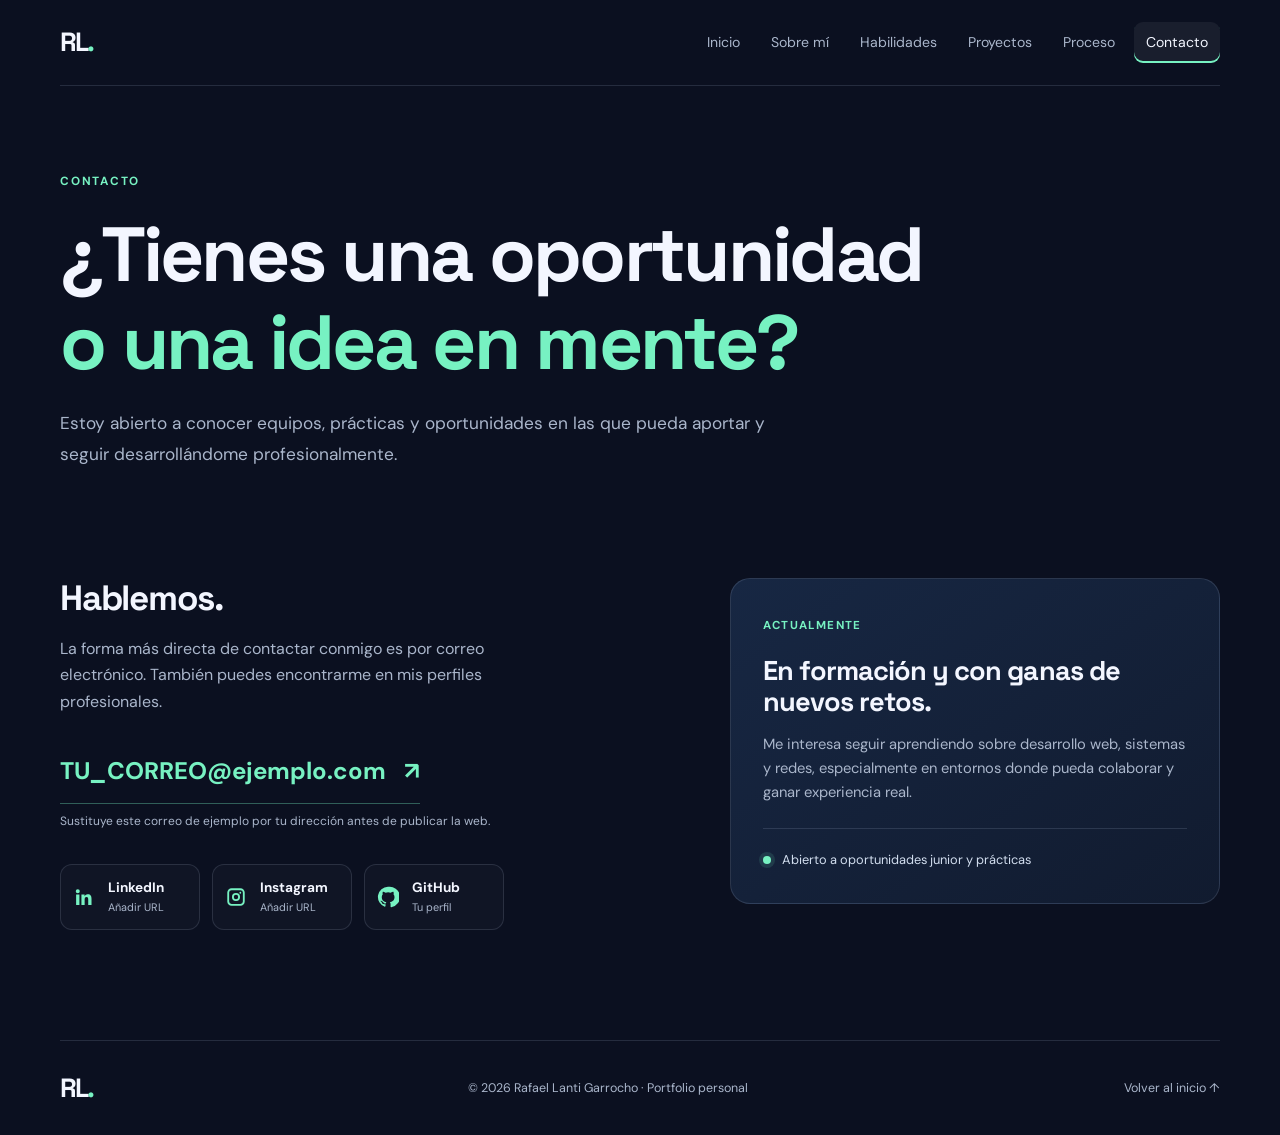
==== contacto.html @ dd3c606f "Add files via upload" ====
<!DOCTYPE html>
<html lang="es">
<head><meta charset="UTF-8"><meta name="viewport" content="width=device-width, initial-scale=1.0"><meta name="description" content="Contacta con Rafael Lanti Garrocho para oportunidades profesionales y colaboraciones."><title>Contacto | Rafael Lanti Garrocho</title><link rel="stylesheet" href="css/styles.css"></head>
<body>
<header class="site-header"><a class="logo" href="index.html">RL<span>.</span></a><nav class="nav" aria-label="Navegación principal"><a href="index.html">Inicio</a><a href="sobre-mi.html">Sobre mí</a><a href="habilidades.html">Habilidades</a><a href="proyectos.html">Proyectos</a><a href="proceso.html">Proceso</a><a class="active" href="contacto.html">Contacto</a></nav></header>
<main>
<section class="page-hero container"><p class="eyebrow">Contacto</p><h1>¿Tienes una oportunidad<br><span>o una idea en mente?</span></h1><p class="lead">Estoy abierto a conocer equipos, prácticas y oportunidades en las que pueda aportar y seguir desarrollándome profesionalmente.</p></section>
<section class="section container contact-layout">
  <div class="contact-copy"><h2>Hablemos.</h2><p>La forma más directa de contactar conmigo es por correo electrónico. También puedes encontrarme en mis perfiles profesionales.</p>
    <a class="contact-email" href="mailto:TU_CORREO@ejemplo.com">TU_CORREO@ejemplo.com <span>↗</span></a>
    <p class="small-note">Sustituye este correo de ejemplo por tu dirección antes de publicar la web.</p>
    <div class="social-links">
      <!-- Sustituye los enlaces # por las URL reales de tus perfiles. -->
      <a class="social-link" href="#" target="_blank" rel="noopener noreferrer" aria-label="LinkedIn (añadir enlace real)"><svg viewBox="0 0 24 24" aria-hidden="true"><path d="M5.2 3.5a2.2 2.2 0 1 0 0 4.4 2.2 2.2 0 0 0 0-4.4ZM3.4 9.4H7v11.2H3.4V9.4Zm5.8 0h3.4v1.5h.1a3.7 3.7 0 0 1 3.3-1.8c3.5 0 4.2 2.3 4.2 5.2v6.3h-3.6V15c0-1.3 0-3-1.8-3s-2.1 1.4-2.1 2.9v5.7H9.2V9.4Z"/></svg><span>LinkedIn</span><small>Añadir URL</small></a>
      <a class="social-link" href="#" target="_blank" rel="noopener noreferrer" aria-label="Instagram (añadir enlace real)"><svg viewBox="0 0 24 24" aria-hidden="true"><path d="M7.2 2.5h9.6a4.7 4.7 0 0 1 4.7 4.7v9.6a4.7 4.7 0 0 1-4.7 4.7H7.2a4.7 4.7 0 0 1-4.7-4.7V7.2a4.7 4.7 0 0 1 4.7-4.7Zm0 2A2.7 2.7 0 0 0 4.5 7.2v9.6a2.7 2.7 0 0 0 2.7 2.7h9.6a2.7 2.7 0 0 0 2.7-2.7V7.2a2.7 2.7 0 0 0-2.7-2.7H7.2Zm4.8 3.1a4.4 4.4 0 1 1 0 8.8 4.4 4.4 0 0 1 0-8.8Zm0 2a2.4 2.4 0 1 0 0 4.8 2.4 2.4 0 0 0 0-4.8Zm4.7-3.2a1 1 0 1 1 0 2 1 1 0 0 1 0-2Z"/></svg><span>Instagram</span><small>Añadir URL</small></a>
      <a class="social-link" href="https://github.com/" target="_blank" rel="noopener noreferrer" aria-label="GitHub"><svg viewBox="0 0 24 24" aria-hidden="true"><path d="M12 .9a11.1 11.1 0 0 0-3.5 21.6c.6.1.8-.3.8-.6v-2.1c-3.1.7-3.8-1.3-3.8-1.3-.5-1.3-1.2-1.6-1.2-1.6-1-.7.1-.7.1-.7 1.1.1 1.7 1.1 1.7 1.1 1 .1.8 2.4 3.5 1.7.1-.7.4-1.2.7-1.5-2.5-.3-5.1-1.3-5.1-5.5 0-1.2.4-2.1 1.1-2.9-.1-.3-.5-1.4.1-2.9 0 0 .9-.3 3 1.1a10.4 10.4 0 0 1 5.5 0c2.1-1.4 3-1.1 3-1.1.6 1.5.2 2.6.1 2.9.7.8 1.1 1.7 1.1 2.9 0 4.2-2.6 5.2-5.1 5.5.4.3.8 1 .8 2v3c0 .3.2.7.8.6A11.1 11.1 0 0 0 12 .9Z"/></svg><span>GitHub</span><small>Tu perfil</small></a>
    </div>
  </div>
  <aside class="contact-panel"><span class="panel-kicker">Actualmente</span><h3>En formación y con ganas de nuevos retos.</h3><p>Me interesa seguir aprendiendo sobre desarrollo web, sistemas y redes, especialmente en entornos donde pueda colaborar y ganar experiencia real.</p><div class="availability"><span class="status-dot"></span> Abierto a oportunidades junior y prácticas</div></aside>
</section>
</main>
<footer class="site-footer"><a class="logo" href="index.html">RL<span>.</span></a><p>© 2026 Rafael Lanti Garrocho · Portfolio personal</p><a href="index.html">Volver al inicio ↑</a></footer>
</body></html>
---- css/styles.css ----
/* =========================================================
   PORTFOLIO DE RAFAEL LANTI GARROCHO
   Estilos compartidos por todas las páginas.
   Puedes cambiar colores, tamaños y espacios desde :root.
   ========================================================= */

@import url('https://fonts.googleapis.com/css2?family=DM+Sans:wght@400;500;600;700&family=Space+Grotesk:wght@400;500;600;700&display=swap');

:root {
  --bg: #0b1020;
  --bg-soft: #10182b;
  --panel: #131e33;
  --panel-light: #182640;
  --text: #f3f6ff;
  --muted: #aab6cb;
  --accent: #77f2c2;
  --accent-blue: #83a9ff;
  --line: rgba(196, 211, 239, 0.14);
  --max-width: 1160px;
  --radius: 20px;
}

* { box-sizing: border-box; }
html { scroll-behavior: smooth; }
body {
  margin: 0;
  background: var(--bg);
  color: var(--text);
  font-family: 'DM Sans', sans-serif;
  line-height: 1.65;
  -webkit-font-smoothing: antialiased;
}
a { color: inherit; text-decoration: none; }
a:focus-visible { outline: 2px solid var(--accent); outline-offset: 4px; }
p { color: var(--muted); margin-top: 0; }
h1, h2, h3, .logo { font-family: 'Space Grotesk', sans-serif; line-height: 1.15; letter-spacing: -0.035em; }
h1 { font-size: clamp(2.8rem, 6vw, 5.25rem); margin: 14px 0 20px; }
h2 { font-size: clamp(1.8rem, 3vw, 2.7rem); margin: 0 0 18px; }
h3 { font-size: 1.28rem; margin: 0 0 12px; }
.container { width: min(var(--max-width), calc(100% - 48px)); margin-inline: auto; }

/* Cabecera y navegación */
.site-header {
  width: min(var(--max-width), calc(100% - 48px));
  margin: auto; min-height: 86px; display: flex; align-items: center;
  justify-content: space-between; gap: 28px; border-bottom: 1px solid var(--line);
}
.logo { font-size: 1.65rem; font-weight: 700; letter-spacing: -0.08em; flex-shrink: 0; }
.logo span { color: var(--accent); }
.nav { display: flex; align-items: center; justify-content: flex-end; flex-wrap: wrap; gap: 7px; }
.nav a { color: var(--muted); font-size: .88rem; padding: 9px 12px; border-radius: 9px; transition: color .2s, background .2s; }
.nav a:hover, .nav a.active { color: var(--text); background: rgba(255,255,255,.06); }
.nav a.active { box-shadow: inset 0 -2px var(--accent); }

/* Portada */
.hero { min-height: 590px; padding-block: 78px 70px; display: grid; grid-template-columns: 1.04fr .96fr; align-items: center; gap: 35px; }
.eyebrow { color: var(--accent); text-transform: uppercase; letter-spacing: .15em; font-size: .74rem; font-weight: 700; margin: 0 0 18px; }
.status-dot { display: inline-block; width: 8px; height: 8px; border-radius: 50%; background: var(--accent); box-shadow: 0 0 0 4px rgba(119,242,194,.12); margin-right: 8px; }
.hero h1 span, .page-hero h1 span { color: var(--accent); }
.hero h2 { color: #d5deef; font-size: clamp(1.35rem, 2.6vw, 2rem); font-weight: 500; letter-spacing: -.04em; margin: 0 0 18px; }
.lead { font-size: 1.08rem; max-width: 620px; line-height: 1.8; }
.hero-actions { display: flex; flex-wrap: wrap; gap: 12px; margin: 28px 0 28px; }
.button { display: inline-flex; align-items: center; justify-content: center; gap: 12px; border-radius: 10px; padding: 13px 18px; font-weight: 700; font-size: .92rem; transition: transform .2s, background .2s; }
.button:hover { transform: translateY(-2px); }
.button-primary { background: var(--accent); color: #09131b; }
.button-primary:hover { background: #9bffda; }
.button-secondary { border: 1px solid var(--line); color: var(--text); }
.button-secondary:hover { background: rgba(255,255,255,.06); }
.hero-tags, .tag-list { display: flex; flex-wrap: wrap; gap: 8px; }
.hero-tags span, .tag-list span { border: 1px solid var(--line); background: rgba(255,255,255,.025); border-radius: 7px; color: #c7d2e6; font-size: .78rem; padding: 6px 10px; }

/* Ilustración de código creada solo con CSS y HTML */
.hero-art { min-height: 410px; position: relative; display: grid; place-items: center; isolation: isolate; }
.hero-glow { position: absolute; width: 300px; height: 300px; border-radius: 50%; background: rgba(83, 118, 255, .14); filter: blur(55px); z-index: -2; }
.orbit { position: absolute; border: 1px solid rgba(131,169,255,.18); border-radius: 50%; transform: rotate(-25deg); }
.orbit-one { width: 420px; height: 260px; }
.orbit-two { width: 340px; height: 390px; transform: rotate(43deg); }
.code-window { position: relative; width: min(100%, 410px); background: rgba(17,27,47,.96); border: 1px solid rgba(160,184,233,.23); border-radius: 15px; box-shadow: 0 28px 70px rgba(0,0,0,.32); overflow: hidden; z-index: 1; }
.window-top { height: 44px; display: flex; align-items: center; gap: 6px; padding: 0 15px; border-bottom: 1px solid var(--line); color: #71819f; font-size: .72rem; }
.window-top i { width: 7px; height: 7px; background: #53627e; border-radius: 50%; }
.window-top span { margin-left: auto; }
.code-lines { padding: 19px 24px 25px; font-family: ui-monospace, SFMono-Regular, Menlo, monospace; font-size: .82rem; line-height: 1.55; }
.code-lines p { color: #dce5f8; margin: 0 0 5px; }
.code-lines .indent { padding-left: 20px; }
.code-lines .indent2 { padding-left: 40px; }
.code-purple { color: #c4a4ff; }.code-blue { color: #8bbcff; }.code-green { color: #9df5c9; }.code-comment { color: #7186a5; margin-top: 15px !important; font-size: .72rem; }
.floating-card { position: absolute; z-index: 2; display: flex; align-items: center; gap: 11px; padding: 12px 14px; border: 1px solid var(--line); border-radius: 12px; background: #17233a; box-shadow: 0 12px 35px rgba(0,0,0,.22); }
.floating-card strong, .floating-card small { display: block; }.floating-card strong { font-size: .8rem; }.floating-card small { color: var(--muted); font-size: .68rem; margin-top: 2px; }
.mini-icon { display: grid; place-items: center; width: 34px; height: 34px; border-radius: 9px; background: rgba(119,242,194,.12); color: var(--accent); font-weight: 700; }
.card-network { top: 28px; right: -3px; }.card-web { bottom: 23px; left: -9px; }

/* Bloques y secciones */
.quick-facts { display: grid; grid-template-columns: repeat(3, 1fr); gap: 20px; padding: 26px 30px; background: var(--bg-soft); border: 1px solid var(--line); border-radius: 16px; }
.quick-facts div { display: flex; flex-direction: column; gap: 4px; border-right: 1px solid var(--line); }
.quick-facts div:nth-child(3) { border-right: 0; }
.quick-facts strong { font: 600 1.7rem 'Space Grotesk', sans-serif; color: var(--text); }
.quick-facts span { font-size: .85rem; color: var(--muted); }
.fine-print { grid-column: 1 / -1; font-size: .72rem; margin: 0; }
.section { padding-block: 100px; }
.section-heading { max-width: 680px; margin-bottom: 38px; }
.section-heading > p:last-child { max-width: 620px; }
.feature-grid, .value-grid { display: grid; grid-template-columns: repeat(3, 1fr); gap: 16px; }
.feature-card, .value-card, .skill-panel { border: 1px solid var(--line); background: linear-gradient(145deg, rgba(23,36,60,.82), rgba(14,22,39,.82)); border-radius: var(--radius); padding: 27px; }
.feature-number { display: inline-block; color: var(--accent); font-size: .75rem; letter-spacing: .12em; margin-bottom: 28px; }
.feature-card p, .value-card p { font-size: .92rem; }
.feature-card a { display: inline-block; color: var(--accent); font-weight: 700; font-size: .85rem; margin-top: 12px; }
.feature-card a span { margin-left: 5px; }
.cta-band { margin-bottom: 85px; padding: 40px 44px; display: flex; align-items: center; justify-content: space-between; gap: 30px; background: linear-gradient(115deg, #1c3450, #172640 62%, #21304a); border: 1px solid rgba(119,242,194,.22); border-radius: var(--radius); }
.cta-band h2 { font-size: clamp(1.5rem, 2.5vw, 2.25rem); max-width: 720px; margin-bottom: 0; }
.cta-band .eyebrow { margin-bottom: 10px; }
.button-light { background: var(--text); color: #111a2a; flex-shrink: 0; }
.button-light:hover { background: var(--accent); }

/* Páginas interiores */
.page-hero { padding-block: 86px 45px; }
.page-hero h1 { margin-bottom: 22px; }
.page-hero .lead { max-width: 720px; }
.two-column { display: grid; grid-template-columns: .7fr 1.3fr; gap: 80px; padding-top: 45px; }
.prose p { font-size: 1rem; line-height: 1.9; margin-bottom: 20px; }
.section-muted { background: #0e1526; border-block: 1px solid rgba(255,255,255,.04); }
.timeline { max-width: 820px; margin-left: 8px; }
.timeline-item { position: relative; display: grid; grid-template-columns: 20px 1fr; gap: 22px; padding: 0 0 32px; }
.timeline-item:not(:last-child)::before { content: ''; position: absolute; left: 6px; top: 16px; bottom: 0; width: 1px; background: var(--line); }
.timeline-mark { position: relative; z-index: 1; margin-top: 7px; width: 13px; height: 13px; border: 2px solid var(--accent); border-radius: 50%; background: var(--bg); }
.timeline-label, .project-type, .panel-kicker { color: var(--accent); font-size: .72rem; font-weight: 700; text-transform: uppercase; letter-spacing: .12em; }
.timeline-item h3 { margin: 7px 0 8px; }.timeline-item p { margin: 0; }
.value-card span { color: var(--accent); font-size: 1.6rem; display: inline-block; margin-bottom: 24px; }
.value-card h3 { margin-bottom: 10px; }

/* Habilidades */
.skills-layout { display: grid; grid-template-columns: repeat(2, 1fr); gap: 18px; }
.skill-panel { padding: 30px; }
.skill-panel-top { display: flex; justify-content: space-between; align-items: center; margin-bottom: 25px; }
.skill-icon { display: grid; place-items: center; width: 46px; height: 46px; border-radius: 12px; background: rgba(119,242,194,.1); color: var(--accent); font-weight: 700; font-size: 1.1rem; }
.skill-category { color: #8091ad; font-size: .7rem; text-transform: uppercase; letter-spacing: .12em; }
.skill-panel p { min-height: 55px; font-size: .92rem; }
.skill-panel .tag-list { margin-top: 22px; }
.note-box { margin-top: 28px; padding: 18px 20px; background: rgba(131,169,255,.06); border: 1px solid rgba(131,169,255,.18); border-radius: 12px; color: var(--muted); font-size: .88rem; }
.note-box strong { color: var(--text); }

/* Proyectos */
.project-card { display: grid; grid-template-columns: .9fr 1.1fr; border: 1px solid var(--line); background: var(--bg-soft); border-radius: var(--radius); overflow: hidden; margin-bottom: 22px; }
.project-visual { min-height: 300px; position: relative; display: grid; place-items: center; overflow: hidden; background: radial-gradient(circle at 25% 25%, rgba(119,242,194,.15), transparent 50%), #131f35; }
.visual-social { background: radial-gradient(circle at 75% 20%, rgba(131,169,255,.2), transparent 48%), #172039; }
.visual-business { background: radial-gradient(circle at 65% 60%, rgba(200,164,255,.14), transparent 50%), #182037; }
.visual-caption { position: absolute; bottom: 18px; left: 20px; font-size: .67rem; color: #a6b5cd; letter-spacing: .15em; }
.mock-browser { width: 76%; border: 1px solid rgba(194,211,244,.3); background: #101a2c; border-radius: 10px; box-shadow: 0 20px 50px rgba(0,0,0,.25); overflow: hidden; transform: rotate(-3deg); }
.mock-bar { height: 22px; display: flex; gap: 4px; align-items: center; padding-left: 9px; border-bottom: 1px solid var(--line); }
.mock-bar i { width: 5px; height: 5px; border-radius: 50%; background: #63738e; }
.mock-layout { display: grid; grid-template-columns: 27% 1fr; min-height: 140px; }
.mock-side { background: #1c2c45; margin: 10px; border-radius: 4px; }
.mock-content { padding: 15px 10px; }.mock-content b { display: block; width: 78%; height: 7px; background: #536985; border-radius: 5px; margin-bottom: 8px; }.mock-content b:first-child { width: 50%; background: var(--accent); }
.mock-blocks { display: flex; gap: 6px; margin-top: 15px; }.mock-blocks i { flex: 1; height: 38px; border-radius: 4px; background: #263c58; }
.growth-chart { position: absolute; bottom: 65px; left: 12%; width: 45%; height: 125px; display: flex; align-items: end; gap: 8px; }
.growth-chart span { flex: 1; background: linear-gradient(to top, #5478d6, var(--accent-blue)); border-radius: 5px 5px 0 0; opacity: .9; }
.growth-number { position: absolute; right: 12%; top: 27%; font: 700 3rem 'Space Grotesk', sans-serif; color: var(--accent); }.growth-number small { display: block; font: 500 .7rem 'DM Sans', sans-serif; color: var(--muted); letter-spacing: 0; }
.business-card-art { width: 60%; padding: 25px; background: rgba(18,29,49,.9); border: 1px solid rgba(194,211,244,.25); border-radius: 12px; transform: rotate(3deg); box-shadow: 0 20px 50px rgba(0,0,0,.25); }
.business-symbol { display: grid; place-items: center; width: 40px; height: 40px; border-radius: 10px; color: #111827; background: var(--accent); font-size: 1.5rem; margin-bottom: 20px; }
.business-card-art b { display: block; margin-bottom: 17px; }.business-card-art i { display: block; width: 90%; height: 5px; border-radius: 5px; background: #3a4b67; margin-top: 8px; }.business-card-art i:last-child { width: 60%; }
.project-info { padding: 31px; }.project-info h2 { font-size: 1.7rem; margin: 12px 0 18px; }.project-info p { font-size: .9rem; margin-bottom: 12px; }.project-info p strong { color: #e3eafa; }.project-info .tag-list { margin-top: 20px; }

/* Contacto */
.contact-layout { display: grid; grid-template-columns: 1.1fr .9fr; gap: 70px; padding-top: 45px; padding-bottom: 110px; }
.contact-copy h2 { font-size: 2.2rem; }.contact-copy > p { max-width: 500px; }
.contact-email { display: inline-flex; gap: 18px; align-items: center; color: var(--accent); font-size: clamp(1.1rem, 2vw, 1.5rem); font-weight: 700; border-bottom: 1px solid rgba(119,242,194,.35); padding: 12px 0; margin: 8px 0; }
.small-note { font-size: .75rem; }
.social-links { display: flex; flex-wrap: wrap; gap: 12px; margin-top: 32px; }
.social-link { display: grid; grid-template-columns: 25px auto; column-gap: 10px; align-items: center; min-width: 140px; padding: 12px; border: 1px solid var(--line); border-radius: 12px; background: rgba(255,255,255,.025); }
.social-link:hover { border-color: rgba(119,242,194,.5); background: rgba(119,242,194,.05); }
.social-link svg { width: 22px; height: 22px; fill: var(--accent); grid-row: span 2; }.social-link span { font-size: .85rem; font-weight: 700; }.social-link small { color: var(--muted); font-size: .68rem; }
.contact-panel { align-self: start; padding: 32px; border: 1px solid var(--line); border-radius: var(--radius); background: linear-gradient(145deg, #172743, #111b2f); }
.contact-panel h3 { font-size: 1.7rem; margin: 18px 0 14px; }.contact-panel p { font-size: .92rem; }
.availability { border-top: 1px solid var(--line); margin-top: 24px; padding-top: 20px; font-size: .8rem; color: #d2deef; }

/* Pie de página */
.site-footer { width: min(var(--max-width), calc(100% - 48px)); margin: auto; border-top: 1px solid var(--line); min-height: 95px; display: flex; align-items: center; justify-content: space-between; gap: 20px; }
.site-footer p, .site-footer > a:last-child { font-size: .78rem; color: var(--muted); margin: 0; }
.site-footer > a:last-child:hover { color: var(--accent); }

/* Adaptación a móviles y tabletas */
@media (max-width: 900px) {
  .site-header { align-items: flex-start; padding-block: 22px; flex-direction: column; gap: 16px; }
  .nav { justify-content: flex-start; }
  .hero { grid-template-columns: 1fr; padding-top: 65px; }
  .hero-art { min-height: 380px; }
  .two-column { grid-template-columns: 1fr; gap: 15px; }
  .contact-layout { gap: 35px; }
  .project-card { grid-template-columns: 1fr; }
  .project-visual { min-height: 270px; }
}
@media (max-width: 650px) {
  .container, .site-header, .site-footer { width: min(100% - 32px, var(--max-width)); }
  .site-header { min-height: auto; }
  .nav { gap: 3px; }
  .nav a { font-size: .78rem; padding: 8px 9px; }
  .hero { padding-block: 52px 45px; gap: 15px; }
  .hero-art { min-height: 320px; }
  .code-window { width: 94%; }
  .code-lines { padding: 15px; font-size: .69rem; }
  .orbit-one { width: 300px; height: 220px; }.orbit-two { width: 260px; height: 310px; }
  .floating-card { padding: 9px; }.card-network { right: 0; top: 0; }.card-web { left: 0; bottom: 0; }
  .quick-facts { grid-template-columns: 1fr; padding: 22px; gap: 14px; }
  .quick-facts div { border-right: 0; border-bottom: 1px solid var(--line); padding-bottom: 12px; }
  .quick-facts div:nth-child(3) { border-bottom: 0; padding-bottom: 0; }
  .fine-print { grid-column: auto; }
  .section { padding-block: 68px; }
  .feature-grid, .value-grid, .skills-layout, .contact-layout { grid-template-columns: 1fr; }
  .feature-card, .value-card, .skill-panel { padding: 23px; }
  .cta-band { align-items: flex-start; flex-direction: column; padding: 28px; margin-bottom: 60px; }
  .page-hero { padding-block: 60px 25px; }
  .page-hero h1 { font-size: clamp(2.5rem, 12vw, 4rem); }
  .contact-layout { padding-bottom: 70px; }
  .project-info { padding: 24px; }
  .site-footer { padding-block: 22px; flex-wrap: wrap; }
  .site-footer p { order: 3; width: 100%; }
}
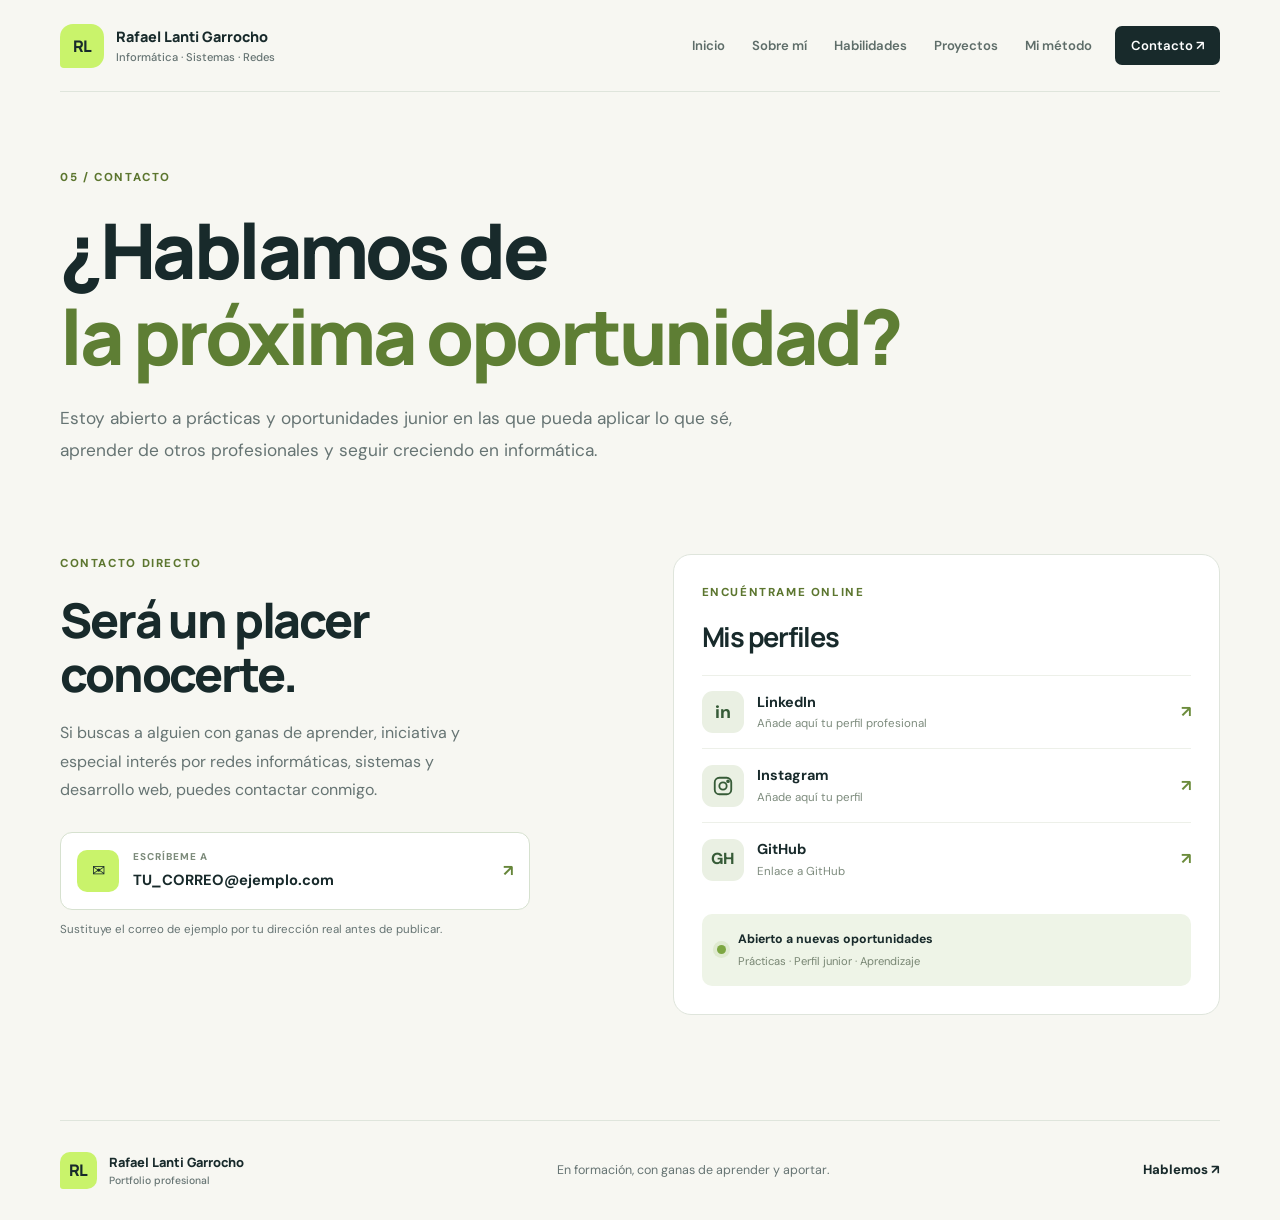
==== commit 37d8fe0a: "Add files via upload" ====
--- a/contacto.html
+++ b/contacto.html
@@ -1,23 +1,16 @@
 <!DOCTYPE html>
-<html lang="es">
-<head><meta charset="UTF-8"><meta name="viewport" content="width=device-width, initial-scale=1.0"><meta name="description" content="Contacta con Rafael Lanti Garrocho para oportunidades profesionales y colaboraciones."><title>Contacto | Rafael Lanti Garrocho</title><link rel="stylesheet" href="css/styles.css"></head>
-<body>
-<header class="site-header"><a class="logo" href="index.html">RL<span>.</span></a><nav class="nav" aria-label="Navegación principal"><a href="index.html">Inicio</a><a href="sobre-mi.html">Sobre mí</a><a href="habilidades.html">Habilidades</a><a href="proyectos.html">Proyectos</a><a href="proceso.html">Proceso</a><a class="active" href="contacto.html">Contacto</a></nav></header>
-<main>
-<section class="page-hero container"><p class="eyebrow">Contacto</p><h1>¿Tienes una oportunidad<br><span>o una idea en mente?</span></h1><p class="lead">Estoy abierto a conocer equipos, prácticas y oportunidades en las que pueda aportar y seguir desarrollándome profesionalmente.</p></section>
-<section class="section container contact-layout">
-  <div class="contact-copy"><h2>Hablemos.</h2><p>La forma más directa de contactar conmigo es por correo electrónico. También puedes encontrarme en mis perfiles profesionales.</p>
-    <a class="contact-email" href="mailto:TU_CORREO@ejemplo.com">TU_CORREO@ejemplo.com <span>↗</span></a>
-    <p class="small-note">Sustituye este correo de ejemplo por tu dirección antes de publicar la web.</p>
-    <div class="social-links">
-      <!-- Sustituye los enlaces # por las URL reales de tus perfiles. -->
-      <a class="social-link" href="#" target="_blank" rel="noopener noreferrer" aria-label="LinkedIn (añadir enlace real)"><svg viewBox="0 0 24 24" aria-hidden="true"><path d="M5.2 3.5a2.2 2.2 0 1 0 0 4.4 2.2 2.2 0 0 0 0-4.4ZM3.4 9.4H7v11.2H3.4V9.4Zm5.8 0h3.4v1.5h.1a3.7 3.7 0 0 1 3.3-1.8c3.5 0 4.2 2.3 4.2 5.2v6.3h-3.6V15c0-1.3 0-3-1.8-3s-2.1 1.4-2.1 2.9v5.7H9.2V9.4Z"/></svg><span>LinkedIn</span><small>Añadir URL</small></a>
-      <a class="social-link" href="#" target="_blank" rel="noopener noreferrer" aria-label="Instagram (añadir enlace real)"><svg viewBox="0 0 24 24" aria-hidden="true"><path d="M7.2 2.5h9.6a4.7 4.7 0 0 1 4.7 4.7v9.6a4.7 4.7 0 0 1-4.7 4.7H7.2a4.7 4.7 0 0 1-4.7-4.7V7.2a4.7 4.7 0 0 1 4.7-4.7Zm0 2A2.7 2.7 0 0 0 4.5 7.2v9.6a2.7 2.7 0 0 0 2.7 2.7h9.6a2.7 2.7 0 0 0 2.7-2.7V7.2a2.7 2.7 0 0 0-2.7-2.7H7.2Zm4.8 3.1a4.4 4.4 0 1 1 0 8.8 4.4 4.4 0 0 1 0-8.8Zm0 2a2.4 2.4 0 1 0 0 4.8 2.4 2.4 0 0 0 0-4.8Zm4.7-3.2a1 1 0 1 1 0 2 1 1 0 0 1 0-2Z"/></svg><span>Instagram</span><small>Añadir URL</small></a>
-      <a class="social-link" href="https://github.com/" target="_blank" rel="noopener noreferrer" aria-label="GitHub"><svg viewBox="0 0 24 24" aria-hidden="true"><path d="M12 .9a11.1 11.1 0 0 0-3.5 21.6c.6.1.8-.3.8-.6v-2.1c-3.1.7-3.8-1.3-3.8-1.3-.5-1.3-1.2-1.6-1.2-1.6-1-.7.1-.7.1-.7 1.1.1 1.7 1.1 1.7 1.1 1 .1.8 2.4 3.5 1.7.1-.7.4-1.2.7-1.5-2.5-.3-5.1-1.3-5.1-5.5 0-1.2.4-2.1 1.1-2.9-.1-.3-.5-1.4.1-2.9 0 0 .9-.3 3 1.1a10.4 10.4 0 0 1 5.5 0c2.1-1.4 3-1.1 3-1.1.6 1.5.2 2.6.1 2.9.7.8 1.1 1.7 1.1 2.9 0 4.2-2.6 5.2-5.1 5.5.4.3.8 1 .8 2v3c0 .3.2.7.8.6A11.1 11.1 0 0 0 12 .9Z"/></svg><span>GitHub</span><small>Tu perfil</small></a>
-    </div>
-  </div>
-  <aside class="contact-panel"><span class="panel-kicker">Actualmente</span><h3>En formación y con ganas de nuevos retos.</h3><p>Me interesa seguir aprendiendo sobre desarrollo web, sistemas y redes, especialmente en entornos donde pueda colaborar y ganar experiencia real.</p><div class="availability"><span class="status-dot"></span> Abierto a oportunidades junior y prácticas</div></aside>
-</section>
-</main>
-<footer class="site-footer"><a class="logo" href="index.html">RL<span>.</span></a><p>© 2026 Rafael Lanti Garrocho · Portfolio personal</p><a href="index.html">Volver al inicio ↑</a></footer>
-</body></html>
+<html lang="es"><head><meta charset="UTF-8"><meta name="viewport" content="width=device-width, initial-scale=1.0"><meta name="description" content="Contacta con Rafael Lanti Garrocho para oportunidades junior, prácticas y colaboraciones."><title>Contacto | Rafael Lanti Garrocho</title><link rel="stylesheet" href="css/styles.css"></head>
+<body><header class="site-header">
+<a class="brand" href="index.html"><span class="brand-mark">RL</span><span class="brand-name">Rafael Lanti Garrocho<small>Informática · Sistemas · Redes</small></span></a>
+<nav class="nav" aria-label="Navegación principal">
+<a href="index.html" class="">Inicio</a><a href="sobre-mi.html" class="">Sobre mí</a><a href="habilidades.html" class="">Habilidades</a><a href="proyectos.html" class="">Proyectos</a><a href="proceso.html" class="">Mi método</a><a class="nav-contact" href="contacto.html">Contacto ↗</a>
+</nav></header><main>
+<section class="inner-hero wrap"><p class="eyebrow">05 / CONTACTO</p><h1>¿Hablamos de<br><span>la próxima oportunidad?</span></h1><p class="inner-lead">Estoy abierto a prácticas y oportunidades junior en las que pueda aplicar lo que sé, aprender de otros profesionales y seguir creciendo en informática.</p></section>
+<section class="section wrap contact-layout"><div class="contact-main"><p class="eyebrow">CONTACTO DIRECTO</p><h2>Será un placer<br>conocerte.</h2><p>Si buscas a alguien con ganas de aprender, iniciativa y especial interés por redes informáticas, sistemas y desarrollo web, puedes contactar conmigo.</p><a class="email-button" href="mailto:TU_CORREO@ejemplo.com"><span class="email-icon">✉</span><span><small>ESCRÍBEME A</small><strong>TU_CORREO@ejemplo.com</strong></span><b>↗</b></a><p class="replace-note">Sustituye el correo de ejemplo por tu dirección real antes de publicar.</p></div>
+<div class="social-panel"><p class="eyebrow">ENCUÉNTRAME ONLINE</p><h3>Mis perfiles</h3>
+<!-- Reemplaza los href de LinkedIn e Instagram con las URL reales. -->
+<a class="social-row" href="#" target="_blank" rel="noopener noreferrer"><span class="social-logo linkedin-logo">in</span><span><strong>LinkedIn</strong><small>Añade aquí tu perfil profesional</small></span><b>↗</b></a>
+<a class="social-row" href="#" target="_blank" rel="noopener noreferrer"><span class="social-logo instagram-logo"><svg viewBox="0 0 24 24" aria-hidden="true"><rect x="3" y="3" width="18" height="18" rx="5"></rect><circle cx="12" cy="12" r="4"></circle><circle cx="17.5" cy="6.8" r="1"></circle></svg></span><span><strong>Instagram</strong><small>Añade aquí tu perfil</small></span><b>↗</b></a>
+<a class="social-row" href="https://github.com/" target="_blank" rel="noopener noreferrer"><span class="social-logo">GH</span><span><strong>GitHub</strong><small>Enlace a GitHub</small></span><b>↗</b></a>
+<div class="availability-box"><i></i><span><strong>Abierto a nuevas oportunidades</strong><small>Prácticas · Perfil junior · Aprendizaje</small></span></div></div></section>
+</main><footer class="site-footer"><a class="brand" href="index.html"><span class="brand-mark">RL</span><span class="brand-name">Rafael Lanti Garrocho<small>Portfolio profesional</small></span></a><p>En formación, con ganas de aprender y aportar.</p><a href="contacto.html">Hablemos ↗</a></footer></body></html>
--- a/css/styles.css
+++ b/css/styles.css
@@ -1,216 +1,30 @@
-/* =========================================================
-   PORTFOLIO DE RAFAEL LANTI GARROCHO
-   Estilos compartidos por todas las páginas.
-   Puedes cambiar colores, tamaños y espacios desde :root.
-   ========================================================= */
-
-@import url('https://fonts.googleapis.com/css2?family=DM+Sans:wght@400;500;600;700&family=Space+Grotesk:wght@400;500;600;700&display=swap');
-
-:root {
-  --bg: #0b1020;
-  --bg-soft: #10182b;
-  --panel: #131e33;
-  --panel-light: #182640;
-  --text: #f3f6ff;
-  --muted: #aab6cb;
-  --accent: #77f2c2;
-  --accent-blue: #83a9ff;
-  --line: rgba(196, 211, 239, 0.14);
-  --max-width: 1160px;
-  --radius: 20px;
-}
-
-* { box-sizing: border-box; }
-html { scroll-behavior: smooth; }
-body {
-  margin: 0;
-  background: var(--bg);
-  color: var(--text);
-  font-family: 'DM Sans', sans-serif;
-  line-height: 1.65;
-  -webkit-font-smoothing: antialiased;
-}
-a { color: inherit; text-decoration: none; }
-a:focus-visible { outline: 2px solid var(--accent); outline-offset: 4px; }
-p { color: var(--muted); margin-top: 0; }
-h1, h2, h3, .logo { font-family: 'Space Grotesk', sans-serif; line-height: 1.15; letter-spacing: -0.035em; }
-h1 { font-size: clamp(2.8rem, 6vw, 5.25rem); margin: 14px 0 20px; }
-h2 { font-size: clamp(1.8rem, 3vw, 2.7rem); margin: 0 0 18px; }
-h3 { font-size: 1.28rem; margin: 0 0 12px; }
-.container { width: min(var(--max-width), calc(100% - 48px)); margin-inline: auto; }
-
-/* Cabecera y navegación */
-.site-header {
-  width: min(var(--max-width), calc(100% - 48px));
-  margin: auto; min-height: 86px; display: flex; align-items: center;
-  justify-content: space-between; gap: 28px; border-bottom: 1px solid var(--line);
-}
-.logo { font-size: 1.65rem; font-weight: 700; letter-spacing: -0.08em; flex-shrink: 0; }
-.logo span { color: var(--accent); }
-.nav { display: flex; align-items: center; justify-content: flex-end; flex-wrap: wrap; gap: 7px; }
-.nav a { color: var(--muted); font-size: .88rem; padding: 9px 12px; border-radius: 9px; transition: color .2s, background .2s; }
-.nav a:hover, .nav a.active { color: var(--text); background: rgba(255,255,255,.06); }
-.nav a.active { box-shadow: inset 0 -2px var(--accent); }
-
-/* Portada */
-.hero { min-height: 590px; padding-block: 78px 70px; display: grid; grid-template-columns: 1.04fr .96fr; align-items: center; gap: 35px; }
-.eyebrow { color: var(--accent); text-transform: uppercase; letter-spacing: .15em; font-size: .74rem; font-weight: 700; margin: 0 0 18px; }
-.status-dot { display: inline-block; width: 8px; height: 8px; border-radius: 50%; background: var(--accent); box-shadow: 0 0 0 4px rgba(119,242,194,.12); margin-right: 8px; }
-.hero h1 span, .page-hero h1 span { color: var(--accent); }
-.hero h2 { color: #d5deef; font-size: clamp(1.35rem, 2.6vw, 2rem); font-weight: 500; letter-spacing: -.04em; margin: 0 0 18px; }
-.lead { font-size: 1.08rem; max-width: 620px; line-height: 1.8; }
-.hero-actions { display: flex; flex-wrap: wrap; gap: 12px; margin: 28px 0 28px; }
-.button { display: inline-flex; align-items: center; justify-content: center; gap: 12px; border-radius: 10px; padding: 13px 18px; font-weight: 700; font-size: .92rem; transition: transform .2s, background .2s; }
-.button:hover { transform: translateY(-2px); }
-.button-primary { background: var(--accent); color: #09131b; }
-.button-primary:hover { background: #9bffda; }
-.button-secondary { border: 1px solid var(--line); color: var(--text); }
-.button-secondary:hover { background: rgba(255,255,255,.06); }
-.hero-tags, .tag-list { display: flex; flex-wrap: wrap; gap: 8px; }
-.hero-tags span, .tag-list span { border: 1px solid var(--line); background: rgba(255,255,255,.025); border-radius: 7px; color: #c7d2e6; font-size: .78rem; padding: 6px 10px; }
-
-/* Ilustración de código creada solo con CSS y HTML */
-.hero-art { min-height: 410px; position: relative; display: grid; place-items: center; isolation: isolate; }
-.hero-glow { position: absolute; width: 300px; height: 300px; border-radius: 50%; background: rgba(83, 118, 255, .14); filter: blur(55px); z-index: -2; }
-.orbit { position: absolute; border: 1px solid rgba(131,169,255,.18); border-radius: 50%; transform: rotate(-25deg); }
-.orbit-one { width: 420px; height: 260px; }
-.orbit-two { width: 340px; height: 390px; transform: rotate(43deg); }
-.code-window { position: relative; width: min(100%, 410px); background: rgba(17,27,47,.96); border: 1px solid rgba(160,184,233,.23); border-radius: 15px; box-shadow: 0 28px 70px rgba(0,0,0,.32); overflow: hidden; z-index: 1; }
-.window-top { height: 44px; display: flex; align-items: center; gap: 6px; padding: 0 15px; border-bottom: 1px solid var(--line); color: #71819f; font-size: .72rem; }
-.window-top i { width: 7px; height: 7px; background: #53627e; border-radius: 50%; }
-.window-top span { margin-left: auto; }
-.code-lines { padding: 19px 24px 25px; font-family: ui-monospace, SFMono-Regular, Menlo, monospace; font-size: .82rem; line-height: 1.55; }
-.code-lines p { color: #dce5f8; margin: 0 0 5px; }
-.code-lines .indent { padding-left: 20px; }
-.code-lines .indent2 { padding-left: 40px; }
-.code-purple { color: #c4a4ff; }.code-blue { color: #8bbcff; }.code-green { color: #9df5c9; }.code-comment { color: #7186a5; margin-top: 15px !important; font-size: .72rem; }
-.floating-card { position: absolute; z-index: 2; display: flex; align-items: center; gap: 11px; padding: 12px 14px; border: 1px solid var(--line); border-radius: 12px; background: #17233a; box-shadow: 0 12px 35px rgba(0,0,0,.22); }
-.floating-card strong, .floating-card small { display: block; }.floating-card strong { font-size: .8rem; }.floating-card small { color: var(--muted); font-size: .68rem; margin-top: 2px; }
-.mini-icon { display: grid; place-items: center; width: 34px; height: 34px; border-radius: 9px; background: rgba(119,242,194,.12); color: var(--accent); font-weight: 700; }
-.card-network { top: 28px; right: -3px; }.card-web { bottom: 23px; left: -9px; }
-
-/* Bloques y secciones */
-.quick-facts { display: grid; grid-template-columns: repeat(3, 1fr); gap: 20px; padding: 26px 30px; background: var(--bg-soft); border: 1px solid var(--line); border-radius: 16px; }
-.quick-facts div { display: flex; flex-direction: column; gap: 4px; border-right: 1px solid var(--line); }
-.quick-facts div:nth-child(3) { border-right: 0; }
-.quick-facts strong { font: 600 1.7rem 'Space Grotesk', sans-serif; color: var(--text); }
-.quick-facts span { font-size: .85rem; color: var(--muted); }
-.fine-print { grid-column: 1 / -1; font-size: .72rem; margin: 0; }
-.section { padding-block: 100px; }
-.section-heading { max-width: 680px; margin-bottom: 38px; }
-.section-heading > p:last-child { max-width: 620px; }
-.feature-grid, .value-grid { display: grid; grid-template-columns: repeat(3, 1fr); gap: 16px; }
-.feature-card, .value-card, .skill-panel { border: 1px solid var(--line); background: linear-gradient(145deg, rgba(23,36,60,.82), rgba(14,22,39,.82)); border-radius: var(--radius); padding: 27px; }
-.feature-number { display: inline-block; color: var(--accent); font-size: .75rem; letter-spacing: .12em; margin-bottom: 28px; }
-.feature-card p, .value-card p { font-size: .92rem; }
-.feature-card a { display: inline-block; color: var(--accent); font-weight: 700; font-size: .85rem; margin-top: 12px; }
-.feature-card a span { margin-left: 5px; }
-.cta-band { margin-bottom: 85px; padding: 40px 44px; display: flex; align-items: center; justify-content: space-between; gap: 30px; background: linear-gradient(115deg, #1c3450, #172640 62%, #21304a); border: 1px solid rgba(119,242,194,.22); border-radius: var(--radius); }
-.cta-band h2 { font-size: clamp(1.5rem, 2.5vw, 2.25rem); max-width: 720px; margin-bottom: 0; }
-.cta-band .eyebrow { margin-bottom: 10px; }
-.button-light { background: var(--text); color: #111a2a; flex-shrink: 0; }
-.button-light:hover { background: var(--accent); }
-
+/* PORTFOLIO DE RAFAEL LANTI GARROCHO
+   Estilos compartidos. Edita las variables para cambiar la paleta. */
+@import url('https://fonts.googleapis.com/css2?family=DM+Sans:wght@400;500;600;700&family=Manrope:wght@400;500;600;700;800&display=swap');
+:root{--paper:#f7f7f2;--white:#fff;--ink:#182a2b;--muted:#667473;--green:#c9f36b;--green-dark:#2d4c35;--mint:#e6f2df;--line:#dfe5dc;--soft:#eef1e9;--max:1160px;--radius:18px}
+*{box-sizing:border-box}html{scroll-behavior:smooth}body{margin:0;color:var(--ink);background:var(--paper);font-family:'DM Sans',sans-serif;line-height:1.65;-webkit-font-smoothing:antialiased}a{color:inherit;text-decoration:none}a:focus-visible{outline:3px solid #799e37;outline-offset:4px}p{color:var(--muted);margin-top:0}h1,h2,h3{font-family:'Manrope',sans-serif;line-height:1.12;letter-spacing:-.045em;margin-top:0}h1{font-size:clamp(2.8rem,6.5vw,5.5rem);font-weight:800;margin-bottom:24px}h2{font-size:clamp(1.9rem,3.6vw,3.15rem);font-weight:800;margin-bottom:18px}h3{font-size:1.35rem;margin-bottom:12px}.wrap{width:min(var(--max),calc(100% - 48px));margin-inline:auto}.eyebrow{display:flex;align-items:center;gap:10px;color:#5c762f;font-size:.72rem;font-weight:800;letter-spacing:.14em;margin:0 0 20px}.eyebrow i{width:25px;height:3px;background:#8db83f;display:inline-block}h1 span,h2 span{color:#5e7e34}
+/* Navegación */
+.site-header{width:min(var(--max),calc(100% - 48px));min-height:92px;margin:auto;display:flex;align-items:center;justify-content:space-between;gap:30px;border-bottom:1px solid var(--line)}.brand{display:inline-flex;align-items:center;gap:12px;flex-shrink:0}.brand-mark{display:grid;place-items:center;width:44px;height:44px;background:var(--green);color:var(--ink);font:800 1rem 'Manrope',sans-serif;border-radius:13px 13px 13px 4px;letter-spacing:-.06em}.brand-name{font:800 .9rem 'Manrope',sans-serif;line-height:1.25}.brand-name small{display:block;margin-top:4px;font:500 .7rem 'DM Sans',sans-serif;color:var(--muted)}.nav{display:flex;align-items:center;justify-content:flex-end;flex-wrap:wrap;gap:5px}.nav a{padding:9px 11px;color:#5e6d69;font-size:.82rem;font-weight:600;border-radius:7px;transition:.2s}.nav a:hover,.nav a.active{color:var(--ink);background:#e9eee3}.nav a.active{box-shadow:inset 0 -2px #91b747}.nav .nav-contact{background:var(--ink);color:white;padding-inline:16px;margin-left:7px}.nav .nav-contact:hover{background:#36514b}
+/* Inicio */
+.hero{display:grid;grid-template-columns:1.03fr .97fr;gap:45px;align-items:center;padding-block:76px 80px;min-height:610px}.hero h1 span{color:#66863a}.hero-intro{max-width:570px;font-size:1.08rem;line-height:1.85}.hero-buttons{display:flex;align-items:center;flex-wrap:wrap;gap:24px;margin:31px 0 32px}.button{display:inline-flex;align-items:center;justify-content:center;gap:20px;padding:14px 19px;border-radius:8px;font-size:.9rem;font-weight:700;transition:transform .2s,background .2s}.button:hover{transform:translateY(-2px)}.button-dark{background:var(--ink);color:white}.button-dark:hover{background:#35504a}.text-link{font-size:.9rem;font-weight:700}.text-link:hover{color:#5e7e34}.hero-proof{display:flex;gap:13px;align-items:center;border-top:1px solid var(--line);padding-top:20px;max-width:470px}.proof-icon{display:grid;place-items:center;width:37px;height:37px;flex-shrink:0;border-radius:50%;background:var(--mint);color:#4e7030;font-weight:700}.hero-proof p{font-size:.8rem;line-height:1.5;margin:0}.hero-proof strong{color:var(--ink);font-size:.86rem}
+.hero-visual{position:relative;min-height:440px;display:grid;place-items:center;background:#e9eee3;border-radius:46% 46% 18px 18px;overflow:hidden}.visual-label{position:absolute;z-index:3;display:flex;align-items:center;gap:8px;font-size:.62rem;font-weight:800;letter-spacing:.12em;color:#66766b}.label-top{top:25px;left:28px}.label-bottom{bottom:23px;left:28px}.visual-label i{width:7px;height:7px;border-radius:50%;background:#7fa640;box-shadow:0 0 0 4px #d8e5ca}.network-art{width:100%;height:370px;position:relative}.network-ring{position:absolute;border:1px solid rgba(62,91,68,.17);border-radius:50%;left:50%;top:50%;transform:translate(-50%,-50%)}.ring-a{width:285px;height:285px}.ring-b{width:205px;height:205px;border-style:dashed}.network-center{position:absolute;left:50%;top:50%;transform:translate(-50%,-50%);width:90px;height:90px;border-radius:50%;background:var(--ink);display:flex;align-items:center;justify-content:center;flex-direction:column;color:var(--green);box-shadow:0 12px 30px #182a2b2b}.network-center b{font:800 1.55rem 'Manrope',sans-serif;letter-spacing:-.08em}.network-center small{color:#e0e9dc;font-size:.5rem;letter-spacing:.12em}.node{position:absolute;z-index:2;display:flex;flex-direction:column;justify-content:center;align-items:center;width:104px;height:98px;border-radius:14px;border:1px solid #2c463326;background:#fffffff0;box-shadow:0 12px 24px #2a3e2a12}.node>b{font-size:.68rem;letter-spacing:.06em;margin-top:4px}.node small{color:#819087;font-size:.62rem}.node>span{color:#577b37;font-size:1.55rem;line-height:1.2;font-weight:700}.node-router{top:50px;left:calc(50% - 52px)}.node-wifi{top:143px;right:7%}.node-pc{bottom:28px;left:calc(50% - 52px)}.node-code{top:143px;left:7%}.connection{position:absolute;z-index:0;left:50%;top:50%;height:1px;width:120px;transform-origin:left;background:repeating-linear-gradient(90deg,#8eaa76 0 5px,transparent 5px 10px)}.c1{transform:rotate(-90deg);width:98px}.c2{transform:rotate(0);width:105px}.c3{transform:rotate(90deg);width:98px}.c4{transform:rotate(180deg);width:105px}
+/* Datos y tarjetas */
+.stat-strip{background:var(--ink);color:white}.stat-grid{display:grid;grid-template-columns:.8fr .8fr 1.4fr;padding-block:26px}.stat-item{display:flex;flex-direction:column;justify-content:center;padding:7px 30px;border-right:1px solid #ffffff2e}.stat-item:first-child{padding-left:0}.stat-item:last-child{border:0}.stat-item strong{font:800 clamp(1.7rem,3vw,2.4rem) 'Manrope',sans-serif;color:var(--green);line-height:1.2}.stat-item span{font-size:.78rem;color:#d1d9d1;margin-top:7px;max-width:260px}.section{padding-block:96px}.section-intro{display:flex;justify-content:space-between;align-items:end;gap:50px;margin-bottom:37px}.section-intro h2{margin-bottom:0}.section-intro>p{max-width:390px;margin-bottom:5px;line-height:1.8}.area-grid{display:grid;grid-template-columns:repeat(3,1fr);gap:17px}.area-card{position:relative;overflow:hidden;min-height:300px;padding:26px;border-radius:var(--radius);background:white;border:1px solid var(--line)}.area-network{background:#edf3e6}.area-web{background:#fff}.area-systems{background:#f0eee6}.area-top{display:flex;align-items:center;justify-content:space-between;margin-bottom:34px}.area-icon{display:grid;place-items:center;width:46px;height:46px;border-radius:12px;background:var(--green);font-size:1.15rem;font-weight:800}.area-top small{color:#7c8980;font-size:.62rem;font-weight:800;letter-spacing:.1em}.area-card h3{font-size:1.4rem;margin-bottom:12px}.area-card p{font-size:.9rem;max-width:300px;min-height:65px}.area-card>a{display:inline-flex;gap:9px;font-size:.82rem;font-weight:800;margin-top:8px}.area-card>a:hover{color:#66863a}.card-decoration{position:absolute;pointer-events:none;color:#45623c1f;font:800 2.7rem 'Manrope',sans-serif;right:18px;top:100px;letter-spacing:.12em}.web-decoration{top:110px;font-size:1.2rem;line-height:1.3}.system-decoration{top:75px;font-size:6rem}
+.project-highlight{background:#e8eee1;padding-block:83px;border-block:1px solid #dce5d6}.highlight-layout{display:grid;grid-template-columns:1fr .9fr;align-items:center;gap:80px}.highlight-layout h2{font-size:clamp(2.7rem,5vw,4.6rem)}.highlight-layout>div:first-child>p:not(.eyebrow){max-width:510px;line-height:1.8}.button-outline{margin-top:13px;border:1px solid #bdcbb5;color:var(--ink);background:#ffffff80}.highlight-visual{padding:27px;border:1px solid #d6e0d0;background:#ffffffcc;border-radius:var(--radius)}.chart-header{display:flex;justify-content:space-between;gap:12px;align-items:center;color:#66776b;font-size:.65rem;font-weight:800;letter-spacing:.08em}.chart-header b{background:var(--green);color:var(--ink);padding:6px 9px;border-radius:5px;font-size:.72rem}.chart{height:215px;display:flex;align-items:end;justify-content:center;gap:40px;padding:20px 20px 0;position:relative}.chart-bar{position:relative;width:26%;min-height:25px;border-radius:9px 9px 0 0;display:flex;align-items:flex-start;justify-content:center;padding-top:12px;font:800 .9rem 'Manrope',sans-serif}.bar-before{height:26%;background:#dce5d6;color:#52654f}.bar-after{height:100%;background:var(--green);color:#253923}.chart>i{position:absolute;left:6%;right:6%;bottom:0;height:1px;background:#cbd6c5}.chart-legend{display:flex;justify-content:center;gap:28px;margin-top:15px;font-size:.75rem;color:var(--muted)}.chart-legend span{display:flex;align-items:center;gap:7px}.chart-legend i{display:inline-block;width:9px;height:9px;border-radius:2px;background:#dce5d6}.chart-legend span:last-child i{background:#a5d64f}.chart-note{font-size:.68rem;text-align:center;margin:13px 0 0}.final-cta{text-align:center;padding-block:90px 100px}.final-cta .eyebrow{justify-content:center}.final-cta h2{margin-bottom:18px}.final-cta>p:not(.eyebrow){max-width:590px;margin:0 auto 26px}.final-cta .button{margin:auto}
 /* Páginas interiores */
-.page-hero { padding-block: 86px 45px; }
-.page-hero h1 { margin-bottom: 22px; }
-.page-hero .lead { max-width: 720px; }
-.two-column { display: grid; grid-template-columns: .7fr 1.3fr; gap: 80px; padding-top: 45px; }
-.prose p { font-size: 1rem; line-height: 1.9; margin-bottom: 20px; }
-.section-muted { background: #0e1526; border-block: 1px solid rgba(255,255,255,.04); }
-.timeline { max-width: 820px; margin-left: 8px; }
-.timeline-item { position: relative; display: grid; grid-template-columns: 20px 1fr; gap: 22px; padding: 0 0 32px; }
-.timeline-item:not(:last-child)::before { content: ''; position: absolute; left: 6px; top: 16px; bottom: 0; width: 1px; background: var(--line); }
-.timeline-mark { position: relative; z-index: 1; margin-top: 7px; width: 13px; height: 13px; border: 2px solid var(--accent); border-radius: 50%; background: var(--bg); }
-.timeline-label, .project-type, .panel-kicker { color: var(--accent); font-size: .72rem; font-weight: 700; text-transform: uppercase; letter-spacing: .12em; }
-.timeline-item h3 { margin: 7px 0 8px; }.timeline-item p { margin: 0; }
-.value-card span { color: var(--accent); font-size: 1.6rem; display: inline-block; margin-bottom: 24px; }
-.value-card h3 { margin-bottom: 10px; }
-
+.inner-hero{padding-block:76px 28px}.inner-hero h1{font-size:clamp(2.8rem,6vw,5rem)}.inner-lead{max-width:720px;font-size:1.08rem;line-height:1.85}
+/* Sobre mí */
+.about-layout{display:grid;grid-template-columns:.75fr 1.25fr;gap:75px;padding-top:45px}.portrait-placeholder{position:relative;display:flex;align-items:center;justify-content:center;flex-direction:column;min-height:300px;overflow:hidden;border-radius:45% 45% 16px 16px;background:#e6eddd}.portrait-placeholder>span{z-index:1;font:800 6rem 'Manrope',sans-serif;color:#698746;letter-spacing:-.12em}.portrait-placeholder small{z-index:1;font-size:.62rem;font-weight:800;letter-spacing:.13em;color:#74856d}.portrait-placeholder>i{position:absolute;width:240px;height:240px;border:1px solid #c8d8bc;border-radius:50%;box-shadow:0 0 0 28px #ffffff40,0 0 0 56px #ffffff2e}.aside-note{display:flex;gap:13px;padding:21px 5px}.aside-note>b{width:10px;height:10px;background:#8eb648;flex-shrink:0;margin-top:7px}.aside-note p{font:700 1rem 'Manrope',sans-serif;color:#475c4b;line-height:1.6;margin:0}.about-text h2{font-size:2.35rem}.about-text>p:not(.eyebrow){font-size:.97rem;line-height:1.9;margin-bottom:17px}.section-soft{background:#edf0e8;border-block:1px solid var(--line)}.education-list{border-top:1px solid #d6ded2}.education-list article{display:grid;grid-template-columns:145px 1fr 25px;align-items:start;gap:20px;padding:25px 5px;border-bottom:1px solid #d6ded2}.education-list article>small{color:#6c843f;font-size:.65rem;font-weight:800;letter-spacing:.1em;padding-top:5px}.education-list h3{font-size:1.1rem;margin-bottom:7px}.education-list p{font-size:.86rem;margin:0}.education-list article>b{color:#7b9c43}
 /* Habilidades */
-.skills-layout { display: grid; grid-template-columns: repeat(2, 1fr); gap: 18px; }
-.skill-panel { padding: 30px; }
-.skill-panel-top { display: flex; justify-content: space-between; align-items: center; margin-bottom: 25px; }
-.skill-icon { display: grid; place-items: center; width: 46px; height: 46px; border-radius: 12px; background: rgba(119,242,194,.1); color: var(--accent); font-weight: 700; font-size: 1.1rem; }
-.skill-category { color: #8091ad; font-size: .7rem; text-transform: uppercase; letter-spacing: .12em; }
-.skill-panel p { min-height: 55px; font-size: .92rem; }
-.skill-panel .tag-list { margin-top: 22px; }
-.note-box { margin-top: 28px; padding: 18px 20px; background: rgba(131,169,255,.06); border: 1px solid rgba(131,169,255,.18); border-radius: 12px; color: var(--muted); font-size: .88rem; }
-.note-box strong { color: var(--text); }
-
+.skills-grid{display:grid;grid-template-columns:repeat(2,1fr);gap:18px}.skill-card{padding:30px;border-radius:var(--radius);border:1px solid var(--line);background:white}.skill-featured{background:#edf3e6;border-color:#d8e3cf}.skill-heading{display:flex;justify-content:space-between;align-items:center;margin-bottom:27px}.skill-heading>span{display:grid;place-items:center;width:47px;height:47px;border-radius:13px;background:var(--green);color:var(--ink);font-weight:800;font-size:1.05rem}.skill-heading>small{font-size:.65rem;color:#7b8980;font-weight:800;letter-spacing:.1em}.skill-card h2{font-size:1.65rem;margin-bottom:12px}.skill-card>p{font-size:.9rem;min-height:73px}.skill-card ul{list-style:none;padding:0;margin:22px 0 25px}.skill-card li{padding:9px 0 9px 22px;position:relative;border-bottom:1px solid #73877024;font-size:.87rem}.skill-card li:before{content:'↗';position:absolute;left:0;color:#688b37;font-weight:800}.skill-bottom{display:flex;justify-content:space-between;border-top:1px solid #73877033;padding-top:17px;color:#74836e;font-size:.62rem;font-weight:800;letter-spacing:.1em}.skill-bottom b{color:#688b37;font-size:.9rem}.disclaimer{padding:17px 20px;margin-top:25px;border-left:3px solid #a6ca66;background:#edf0e8;color:#69766a;font-size:.83rem}.disclaimer strong{color:var(--ink)}
 /* Proyectos */
-.project-card { display: grid; grid-template-columns: .9fr 1.1fr; border: 1px solid var(--line); background: var(--bg-soft); border-radius: var(--radius); overflow: hidden; margin-bottom: 22px; }
-.project-visual { min-height: 300px; position: relative; display: grid; place-items: center; overflow: hidden; background: radial-gradient(circle at 25% 25%, rgba(119,242,194,.15), transparent 50%), #131f35; }
-.visual-social { background: radial-gradient(circle at 75% 20%, rgba(131,169,255,.2), transparent 48%), #172039; }
-.visual-business { background: radial-gradient(circle at 65% 60%, rgba(200,164,255,.14), transparent 50%), #182037; }
-.visual-caption { position: absolute; bottom: 18px; left: 20px; font-size: .67rem; color: #a6b5cd; letter-spacing: .15em; }
-.mock-browser { width: 76%; border: 1px solid rgba(194,211,244,.3); background: #101a2c; border-radius: 10px; box-shadow: 0 20px 50px rgba(0,0,0,.25); overflow: hidden; transform: rotate(-3deg); }
-.mock-bar { height: 22px; display: flex; gap: 4px; align-items: center; padding-left: 9px; border-bottom: 1px solid var(--line); }
-.mock-bar i { width: 5px; height: 5px; border-radius: 50%; background: #63738e; }
-.mock-layout { display: grid; grid-template-columns: 27% 1fr; min-height: 140px; }
-.mock-side { background: #1c2c45; margin: 10px; border-radius: 4px; }
-.mock-content { padding: 15px 10px; }.mock-content b { display: block; width: 78%; height: 7px; background: #536985; border-radius: 5px; margin-bottom: 8px; }.mock-content b:first-child { width: 50%; background: var(--accent); }
-.mock-blocks { display: flex; gap: 6px; margin-top: 15px; }.mock-blocks i { flex: 1; height: 38px; border-radius: 4px; background: #263c58; }
-.growth-chart { position: absolute; bottom: 65px; left: 12%; width: 45%; height: 125px; display: flex; align-items: end; gap: 8px; }
-.growth-chart span { flex: 1; background: linear-gradient(to top, #5478d6, var(--accent-blue)); border-radius: 5px 5px 0 0; opacity: .9; }
-.growth-number { position: absolute; right: 12%; top: 27%; font: 700 3rem 'Space Grotesk', sans-serif; color: var(--accent); }.growth-number small { display: block; font: 500 .7rem 'DM Sans', sans-serif; color: var(--muted); letter-spacing: 0; }
-.business-card-art { width: 60%; padding: 25px; background: rgba(18,29,49,.9); border: 1px solid rgba(194,211,244,.25); border-radius: 12px; transform: rotate(3deg); box-shadow: 0 20px 50px rgba(0,0,0,.25); }
-.business-symbol { display: grid; place-items: center; width: 40px; height: 40px; border-radius: 10px; color: #111827; background: var(--accent); font-size: 1.5rem; margin-bottom: 20px; }
-.business-card-art b { display: block; margin-bottom: 17px; }.business-card-art i { display: block; width: 90%; height: 5px; border-radius: 5px; background: #3a4b67; margin-top: 8px; }.business-card-art i:last-child { width: 60%; }
-.project-info { padding: 31px; }.project-info h2 { font-size: 1.7rem; margin: 12px 0 18px; }.project-info p { font-size: .9rem; margin-bottom: 12px; }.project-info p strong { color: #e3eafa; }.project-info .tag-list { margin-top: 20px; }
-
+.projects-list{padding-top:40px}.project{display:grid;grid-template-columns:.85fr 1.15fr;overflow:hidden;background:white;border:1px solid var(--line);border-radius:var(--radius);margin-bottom:23px}.project-art{position:relative;min-height:365px;display:grid;place-items:center;overflow:hidden;background:#e8eee1}.project-art-growth{background:#e5eee3;display:flex;flex-direction:column;align-items:stretch;justify-content:flex-start;padding:27px}.project-art-sites{background:#eeece3}.art-tag{position:absolute;left:23px;bottom:20px;color:#6d7d6c;font-size:.62rem;font-weight:800;letter-spacing:.13em}.browser-frame{width:82%;background:white;border-radius:9px;overflow:hidden;box-shadow:0 20px 40px #263a251f;transform:rotate(-2deg)}.browser-top{height:27px;display:flex;align-items:center;gap:4px;padding:0 10px;background:#f4f5f1;border-bottom:1px solid #e7e9e2}.browser-top i{width:5px;height:5px;background:#b8c2b1;border-radius:50%}.browser-top span{margin-left:auto;color:#8d9989;font-size:.48rem}.browser-page{padding:12px}.browser-nav{display:flex;justify-content:space-between;align-items:center;color:#546550;font-size:.45rem}.browser-nav b{font-size:.6rem}.browser-hero{display:grid;grid-template-columns:1fr .8fr;gap:10px;margin-top:20px;align-items:center}.browser-hero>div:first-child i{display:block;width:90%;height:5px;border-radius:3px;background:#d7dfd1;margin:6px 0}.browser-hero>div:first-child i:first-child{width:65%;height:8px;background:#78925b}.browser-hero>div:first-child b{display:block;width:45%;height:13px;margin-top:12px;border-radius:3px;background:#c9f36b}.browser-image{height:70px;border-radius:5px;background:linear-gradient(135deg,#d9e5d1,#aabfa0)}.browser-cards{display:flex;gap:7px;margin-top:15px}.browser-cards i{height:36px;flex:1;background:#f0f3ec;border-radius:4px}.project-content{padding:32px}.project-kicker{font-size:.66rem;color:#6d873f;font-weight:800;letter-spacing:.12em;margin-bottom:12px}.project-content h2{font-size:clamp(1.6rem,2.7vw,2.15rem);margin-bottom:14px}.project-content>p:not(.project-kicker){font-size:.94rem;line-height:1.75;margin-bottom:22px}.project-detail{margin:15px 0}.project-detail strong{font-size:.82rem}.project-detail p{font-size:.85rem;margin:4px 0 0}.project-tags{display:flex;gap:7px;flex-wrap:wrap;margin-top:20px}.project-tags span{padding:5px 9px;border-radius:5px;background:#eef2e9;color:#5c7150;font-size:.7rem;font-weight:700}.project-result{padding:14px 16px;margin-top:21px;background:#f2f5ee;border-left:3px solid #b6d66f}.project-result small{font-size:.62rem;color:#688341;font-weight:800;letter-spacing:.1em}.project-result p{margin:4px 0 0;font-size:.83rem;color:#536354}.growth-top{display:flex;justify-content:space-between;align-items:center;font-size:.6rem;font-weight:800;letter-spacing:.1em;color:#6c7c68}.growth-top b{display:grid;place-items:center;width:43px;height:43px;background:var(--green);color:var(--ink);border-radius:50%;font:800 1rem 'Manrope',sans-serif}.big-growth{margin-top:42px;font:800 clamp(2rem,4vw,3.4rem) 'Manrope',sans-serif;color:#42613e;letter-spacing:-.07em}.big-growth small{display:block;font:600 .77rem 'DM Sans',sans-serif;color:#7a8a75;letter-spacing:0;margin-top:4px}.growth-bars{height:110px;display:flex;gap:24px;align-items:end;margin:15px 0 30px;border-bottom:1px solid #cad7c3}.growth-bars div{width:65px;height:100%;display:flex;flex-direction:column;justify-content:end;align-items:center;gap:5px}.growth-bars div span{display:block;width:100%;height:22%;border-radius:5px 5px 0 0;background:#b8c8ad}.growth-bars div:nth-child(2) span{height:100%;background:var(--green)}.growth-bars small{font-size:.63rem;color:#778673}.site-stack{width:205px;height:230px;position:relative}.site-sheet{position:absolute;width:170px;height:210px;border-radius:8px;box-shadow:0 20px 35px #303a2b21}.sheet-back{top:0;left:30px;background:#c9d8bc;transform:rotate(9deg)}.sheet-front{top:12px;left:5px;display:flex;flex-direction:column;padding:20px;background:white;transform:rotate(-5deg)}.sheet-front span{display:grid;place-items:center;width:34px;height:34px;background:var(--green);border-radius:8px;font-size:.65rem;font-weight:800}.sheet-front b{font:800 1.1rem 'Manrope',sans-serif;margin-top:23px;line-height:1.25}.sheet-front i{display:block;width:100%;height:5px;border-radius:4px;background:#e4e9df;margin-top:10px}.sheet-front i:last-child{width:65%}
+/* Método */
+.method-intro{max-width:630px;margin-bottom:32px}.method-intro h2{font-size:2.4rem}.method-steps{border-top:1px solid var(--line)}.method-steps article{display:grid;grid-template-columns:55px 55px 1fr 150px;align-items:center;gap:22px;padding:25px 5px;border-bottom:1px solid var(--line)}.method-num{font:800 .85rem 'Manrope',sans-serif;color:#7a8d70}.method-symbol{display:grid;place-items:center;width:47px;height:47px;border-radius:13px;background:#e7efdd;color:#5b7a35;font-weight:800}.method-steps h3{margin:0 0 7px;font-size:1.18rem}.method-steps p{margin:0;font-size:.88rem;max-width:580px}.method-steps article>small{justify-self:end;font-size:.62rem;color:#7c8a7c;font-weight:800;letter-spacing:.1em}.method-callout{display:flex;gap:25px;align-items:flex-start;padding:35px;margin-bottom:95px;border-radius:var(--radius);background:#e8eee1}.method-callout>span{font:800 5rem 'Manrope',sans-serif;line-height:.8;color:#8eaf56}.method-callout h2{max-width:820px;font-size:clamp(1.6rem,3vw,2.6rem);margin:0}
 /* Contacto */
-.contact-layout { display: grid; grid-template-columns: 1.1fr .9fr; gap: 70px; padding-top: 45px; padding-bottom: 110px; }
-.contact-copy h2 { font-size: 2.2rem; }.contact-copy > p { max-width: 500px; }
-.contact-email { display: inline-flex; gap: 18px; align-items: center; color: var(--accent); font-size: clamp(1.1rem, 2vw, 1.5rem); font-weight: 700; border-bottom: 1px solid rgba(119,242,194,.35); padding: 12px 0; margin: 8px 0; }
-.small-note { font-size: .75rem; }
-.social-links { display: flex; flex-wrap: wrap; gap: 12px; margin-top: 32px; }
-.social-link { display: grid; grid-template-columns: 25px auto; column-gap: 10px; align-items: center; min-width: 140px; padding: 12px; border: 1px solid var(--line); border-radius: 12px; background: rgba(255,255,255,.025); }
-.social-link:hover { border-color: rgba(119,242,194,.5); background: rgba(119,242,194,.05); }
-.social-link svg { width: 22px; height: 22px; fill: var(--accent); grid-row: span 2; }.social-link span { font-size: .85rem; font-weight: 700; }.social-link small { color: var(--muted); font-size: .68rem; }
-.contact-panel { align-self: start; padding: 32px; border: 1px solid var(--line); border-radius: var(--radius); background: linear-gradient(145deg, #172743, #111b2f); }
-.contact-panel h3 { font-size: 1.7rem; margin: 18px 0 14px; }.contact-panel p { font-size: .92rem; }
-.availability { border-top: 1px solid var(--line); margin-top: 24px; padding-top: 20px; font-size: .8rem; color: #d2deef; }
-
+.contact-layout{display:grid;grid-template-columns:1fr 1fr;gap:65px;padding-top:42px;padding-bottom:105px}.contact-main h2{font-size:3rem}.contact-main>p:not(.eyebrow){max-width:450px;line-height:1.8}.email-button{display:flex;align-items:center;gap:14px;max-width:470px;padding:16px;margin-top:27px;border:1px solid #d6e1cf;border-radius:12px;background:white}.email-icon{display:grid;place-items:center;width:42px;height:42px;border-radius:10px;background:var(--green)}.email-button small,.email-button strong{display:block}.email-button small{font-size:.62rem;color:#7d8b7b;font-weight:800;letter-spacing:.1em}.email-button strong{font-size:.92rem;margin-top:3px}.email-button>b{margin-left:auto;color:#66863a}.replace-note{font-size:.72rem;margin-top:10px}.social-panel{padding:28px;border:1px solid var(--line);border-radius:var(--radius);background:white}.social-panel h3{font-size:1.7rem;margin-bottom:22px}.social-row{display:flex;align-items:center;gap:13px;padding:15px 0;border-top:1px solid #edf0e9}.social-logo{display:grid;place-items:center;width:42px;height:42px;flex-shrink:0;border-radius:11px;background:#eaf0e3;color:#365b37;font-weight:800}.linkedin-logo{font-size:1.1rem}.instagram-logo svg{width:22px;height:22px;fill:none;stroke:currentColor;stroke-width:2}.social-row>span:nth-child(2){display:flex;flex-direction:column}.social-row strong{font-size:.9rem}.social-row small{color:#7d8b7d;font-size:.72rem}.social-row>b{margin-left:auto;color:#6c8c3c}.social-row:hover strong{color:#5c7d31}.availability-box{display:flex;gap:12px;align-items:center;padding:15px;margin-top:18px;background:#eef4e7;border-radius:10px}.availability-box>i{width:9px;height:9px;flex-shrink:0;border-radius:50%;background:#7da742;box-shadow:0 0 0 4px #7da74224}.availability-box strong,.availability-box small{display:block}.availability-box strong{font-size:.77rem}.availability-box small{color:#788673;font-size:.7rem;margin-top:3px}
 /* Pie de página */
-.site-footer { width: min(var(--max-width), calc(100% - 48px)); margin: auto; border-top: 1px solid var(--line); min-height: 95px; display: flex; align-items: center; justify-content: space-between; gap: 20px; }
-.site-footer p, .site-footer > a:last-child { font-size: .78rem; color: var(--muted); margin: 0; }
-.site-footer > a:last-child:hover { color: var(--accent); }
-
-/* Adaptación a móviles y tabletas */
-@media (max-width: 900px) {
-  .site-header { align-items: flex-start; padding-block: 22px; flex-direction: column; gap: 16px; }
-  .nav { justify-content: flex-start; }
-  .hero { grid-template-columns: 1fr; padding-top: 65px; }
-  .hero-art { min-height: 380px; }
-  .two-column { grid-template-columns: 1fr; gap: 15px; }
-  .contact-layout { gap: 35px; }
-  .project-card { grid-template-columns: 1fr; }
-  .project-visual { min-height: 270px; }
-}
-@media (max-width: 650px) {
-  .container, .site-header, .site-footer { width: min(100% - 32px, var(--max-width)); }
-  .site-header { min-height: auto; }
-  .nav { gap: 3px; }
-  .nav a { font-size: .78rem; padding: 8px 9px; }
-  .hero { padding-block: 52px 45px; gap: 15px; }
-  .hero-art { min-height: 320px; }
-  .code-window { width: 94%; }
-  .code-lines { padding: 15px; font-size: .69rem; }
-  .orbit-one { width: 300px; height: 220px; }.orbit-two { width: 260px; height: 310px; }
-  .floating-card { padding: 9px; }.card-network { right: 0; top: 0; }.card-web { left: 0; bottom: 0; }
-  .quick-facts { grid-template-columns: 1fr; padding: 22px; gap: 14px; }
-  .quick-facts div { border-right: 0; border-bottom: 1px solid var(--line); padding-bottom: 12px; }
-  .quick-facts div:nth-child(3) { border-bottom: 0; padding-bottom: 0; }
-  .fine-print { grid-column: auto; }
-  .section { padding-block: 68px; }
-  .feature-grid, .value-grid, .skills-layout, .contact-layout { grid-template-columns: 1fr; }
-  .feature-card, .value-card, .skill-panel { padding: 23px; }
-  .cta-band { align-items: flex-start; flex-direction: column; padding: 28px; margin-bottom: 60px; }
-  .page-hero { padding-block: 60px 25px; }
-  .page-hero h1 { font-size: clamp(2.5rem, 12vw, 4rem); }
-  .contact-layout { padding-bottom: 70px; }
-  .project-info { padding: 24px; }
-  .site-footer { padding-block: 22px; flex-wrap: wrap; }
-  .site-footer p { order: 3; width: 100%; }
-}
+.site-footer{width:min(var(--max),calc(100% - 48px));min-height:100px;margin:auto;display:flex;align-items:center;justify-content:space-between;gap:22px;border-top:1px solid var(--line)}.site-footer .brand-mark{width:37px;height:37px;border-radius:10px 10px 10px 3px}.site-footer .brand-name{font-size:.8rem}.site-footer .brand-name small{font-size:.65rem}.site-footer>p{margin:0;font-size:.78rem}.site-footer>a:last-child{font-size:.82rem;font-weight:800}
+/* Adaptación a móvil */
+@media(max-width:960px){.site-header{align-items:flex-start;flex-direction:column;justify-content:center;padding-block:20px;gap:17px}.nav{justify-content:flex-start}.hero{grid-template-columns:1fr;gap:35px;padding-block:60px}.hero-copy{max-width:760px}.hero-visual{min-height:420px}.highlight-layout{gap:35px}.about-layout{gap:40px}.project{grid-template-columns:.8fr 1.2fr}.method-steps article{grid-template-columns:35px 48px 1fr}.method-steps article>small{display:none}}
+@media(max-width:680px){.wrap,.site-header,.site-footer{width:calc(100% - 32px)}.site-header{min-height:auto}.nav{gap:3px}.nav a{padding:8px;font-size:.76rem}.nav .nav-contact{margin-left:0}.hero{padding-block:48px}.hero h1,.inner-hero h1{font-size:clamp(2.6rem,12vw,4rem)}.hero-intro,.inner-lead{font-size:1rem}.hero-visual{min-height:365px}.network-art{transform:scale(.88)}.label-top{left:15px;top:18px}.label-bottom{left:15px;bottom:15px;font-size:.53rem}.node{width:91px;height:87px}.node-router,.node-pc{left:calc(50% - 45px)}.node-router{top:40px}.node-pc{bottom:18px}.node-wifi{right:1%;top:135px}.node-code{left:1%;top:135px}.ring-a{width:250px;height:250px}.ring-b{width:180px;height:180px}.stat-grid{grid-template-columns:1fr;padding-block:12px}.stat-item,.stat-item:first-child{padding:17px 0;border-right:0;border-bottom:1px solid #ffffff26}.stat-item:last-child{border-bottom:0}.section{padding-block:66px}.section-intro{display:block}.section-intro>p{margin-top:20px}.area-grid,.skills-grid,.highlight-layout,.about-layout,.contact-layout{grid-template-columns:1fr}.area-card{min-height:275px}.project-highlight{padding-block:65px}.highlight-visual{padding:20px}.chart{height:190px;gap:25px}.final-cta{padding-block:65px 75px}.inner-hero{padding-block:52px 20px}.about-layout{padding-top:25px}.portrait-placeholder{min-height:240px}.education-list article{grid-template-columns:1fr 22px;gap:8px}.education-list article>small{grid-column:1/-1}.skill-card{padding:23px}.project{grid-template-columns:1fr}.project-art{min-height:300px}.project-content{padding:24px}.project-art-growth{min-height:320px}.method-steps article{grid-template-columns:28px 43px 1fr;gap:12px;padding-block:20px}.method-symbol{width:41px;height:41px}.method-steps h3{font-size:1rem}.method-steps p{font-size:.82rem}.method-callout{padding:25px;gap:12px;margin-bottom:65px}.method-callout>span{font-size:3.5rem}.contact-layout{padding-top:25px;gap:30px;padding-bottom:70px}.contact-main h2{font-size:2.5rem}.social-panel{padding:22px}.email-button{gap:10px;padding:12px}.email-button strong{font-size:.78rem}.site-footer{flex-wrap:wrap;padding-block:20px}.site-footer>p{order:3;width:100%}}
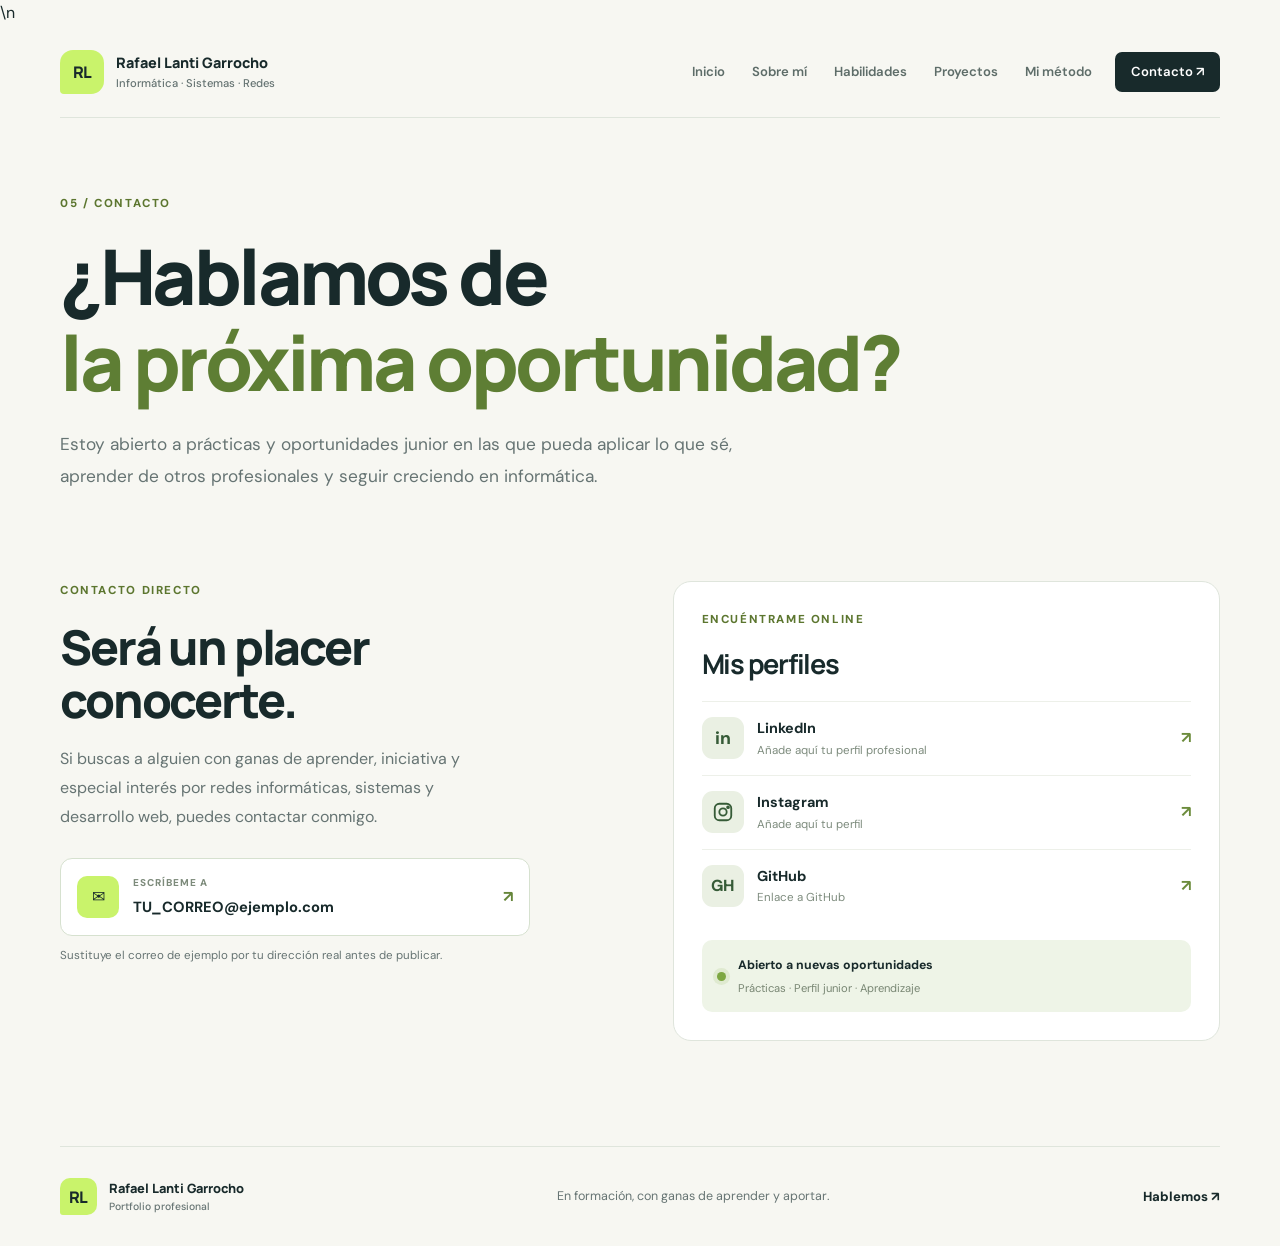
==== commit 53cd5bce: "Add files via upload" ====
--- a/contacto.html
+++ b/contacto.html
@@ -1,5 +1,5 @@
 <!DOCTYPE html>
-<html lang="es"><head><meta charset="UTF-8"><meta name="viewport" content="width=device-width, initial-scale=1.0"><meta name="description" content="Contacta con Rafael Lanti Garrocho para oportunidades junior, prácticas y colaboraciones."><title>Contacto | Rafael Lanti Garrocho</title><link rel="stylesheet" href="css/styles.css"></head>
+<html lang="es"><head><meta charset="UTF-8"><meta name="viewport" content="width=device-width, initial-scale=1.0"><meta name="description" content="Contacta con Rafael Lanti Garrocho para oportunidades junior, prácticas y colaboraciones."><title>Contacto | Rafael Lanti Garrocho</title><link rel="stylesheet" href="css/styles.css">\n<link rel="stylesheet" href="css/paginas/contacto.css"></head>
 <body><header class="site-header">
 <a class="brand" href="index.html"><span class="brand-mark">RL</span><span class="brand-name">Rafael Lanti Garrocho<small>Informática · Sistemas · Redes</small></span></a>
 <nav class="nav" aria-label="Navegación principal">
--- a/css/styles.css
+++ b/css/styles.css
@@ -28,3 +28,16 @@
 /* Adaptación a móvil */
 @media(max-width:960px){.site-header{align-items:flex-start;flex-direction:column;justify-content:center;padding-block:20px;gap:17px}.nav{justify-content:flex-start}.hero{grid-template-columns:1fr;gap:35px;padding-block:60px}.hero-copy{max-width:760px}.hero-visual{min-height:420px}.highlight-layout{gap:35px}.about-layout{gap:40px}.project{grid-template-columns:.8fr 1.2fr}.method-steps article{grid-template-columns:35px 48px 1fr}.method-steps article>small{display:none}}
 @media(max-width:680px){.wrap,.site-header,.site-footer{width:calc(100% - 32px)}.site-header{min-height:auto}.nav{gap:3px}.nav a{padding:8px;font-size:.76rem}.nav .nav-contact{margin-left:0}.hero{padding-block:48px}.hero h1,.inner-hero h1{font-size:clamp(2.6rem,12vw,4rem)}.hero-intro,.inner-lead{font-size:1rem}.hero-visual{min-height:365px}.network-art{transform:scale(.88)}.label-top{left:15px;top:18px}.label-bottom{left:15px;bottom:15px;font-size:.53rem}.node{width:91px;height:87px}.node-router,.node-pc{left:calc(50% - 45px)}.node-router{top:40px}.node-pc{bottom:18px}.node-wifi{right:1%;top:135px}.node-code{left:1%;top:135px}.ring-a{width:250px;height:250px}.ring-b{width:180px;height:180px}.stat-grid{grid-template-columns:1fr;padding-block:12px}.stat-item,.stat-item:first-child{padding:17px 0;border-right:0;border-bottom:1px solid #ffffff26}.stat-item:last-child{border-bottom:0}.section{padding-block:66px}.section-intro{display:block}.section-intro>p{margin-top:20px}.area-grid,.skills-grid,.highlight-layout,.about-layout,.contact-layout{grid-template-columns:1fr}.area-card{min-height:275px}.project-highlight{padding-block:65px}.highlight-visual{padding:20px}.chart{height:190px;gap:25px}.final-cta{padding-block:65px 75px}.inner-hero{padding-block:52px 20px}.about-layout{padding-top:25px}.portrait-placeholder{min-height:240px}.education-list article{grid-template-columns:1fr 22px;gap:8px}.education-list article>small{grid-column:1/-1}.skill-card{padding:23px}.project{grid-template-columns:1fr}.project-art{min-height:300px}.project-content{padding:24px}.project-art-growth{min-height:320px}.method-steps article{grid-template-columns:28px 43px 1fr;gap:12px;padding-block:20px}.method-symbol{width:41px;height:41px}.method-steps h3{font-size:1rem}.method-steps p{font-size:.82rem}.method-callout{padding:25px;gap:12px;margin-bottom:65px}.method-callout>span{font-size:3.5rem}.contact-layout{padding-top:25px;gap:30px;padding-bottom:70px}.contact-main h2{font-size:2.5rem}.social-panel{padding:22px}.email-button{gap:10px;padding:12px}.email-button strong{font-size:.78rem}.site-footer{flex-wrap:wrap;padding-block:20px}.site-footer>p{order:3;width:100%}}
+
+/* FOTO DE PERFIL — Inicio
+   Cambia el tamaño desde --portrait-size y conserva object-fit: cover
+   para que la fotografía rellene el marco sin deformarse. */
+.hero-portrait{display:flex;flex-direction:column;align-items:center;justify-content:center;gap:18px;min-width:0}
+.portrait-frame{position:relative;width:min(100%,390px);aspect-ratio:4/5;padding:12px;background:var(--white);border:1px solid var(--line);border-radius:24px;box-shadow:0 24px 60px rgba(24,42,43,.12);transform:rotate(1.5deg)}
+.profile-photo{display:block;width:100%;height:100%;min-height:360px;object-fit:cover;object-position:center;border-radius:16px;background:var(--soft)}
+.portrait-caption{position:absolute;left:24px;right:24px;bottom:24px;padding:12px 14px;border-radius:10px;background:rgba(255,255,255,.94);color:var(--ink);font-size:.68rem;font-weight:800;letter-spacing:.07em;box-shadow:0 8px 24px rgba(0,0,0,.08)}
+.portrait-dot{display:inline-block;width:8px;height:8px;margin-right:8px;border-radius:50%;background:#83ae3b}
+.portrait-note{display:flex;flex-direction:column;gap:3px;text-align:center}
+.portrait-note strong{font:800 1rem 'Manrope',sans-serif}
+.portrait-note span{color:var(--muted);font-size:.82rem}
+@media(max-width:760px){.hero-portrait{margin-top:8px}.portrait-frame{width:min(82%,340px)}.profile-photo{min-height:300px}}
--- a/css/paginas/contacto.css
+++ b/css/paginas/contacto.css
@@ -0,0 +1,3 @@
+/* ESTILOS EXCLUSIVOS DE CONTACTO
+   Añade aquí cambios que solo deban afectar a esta página.
+   Los estilos generales están en ../styles.css. */
